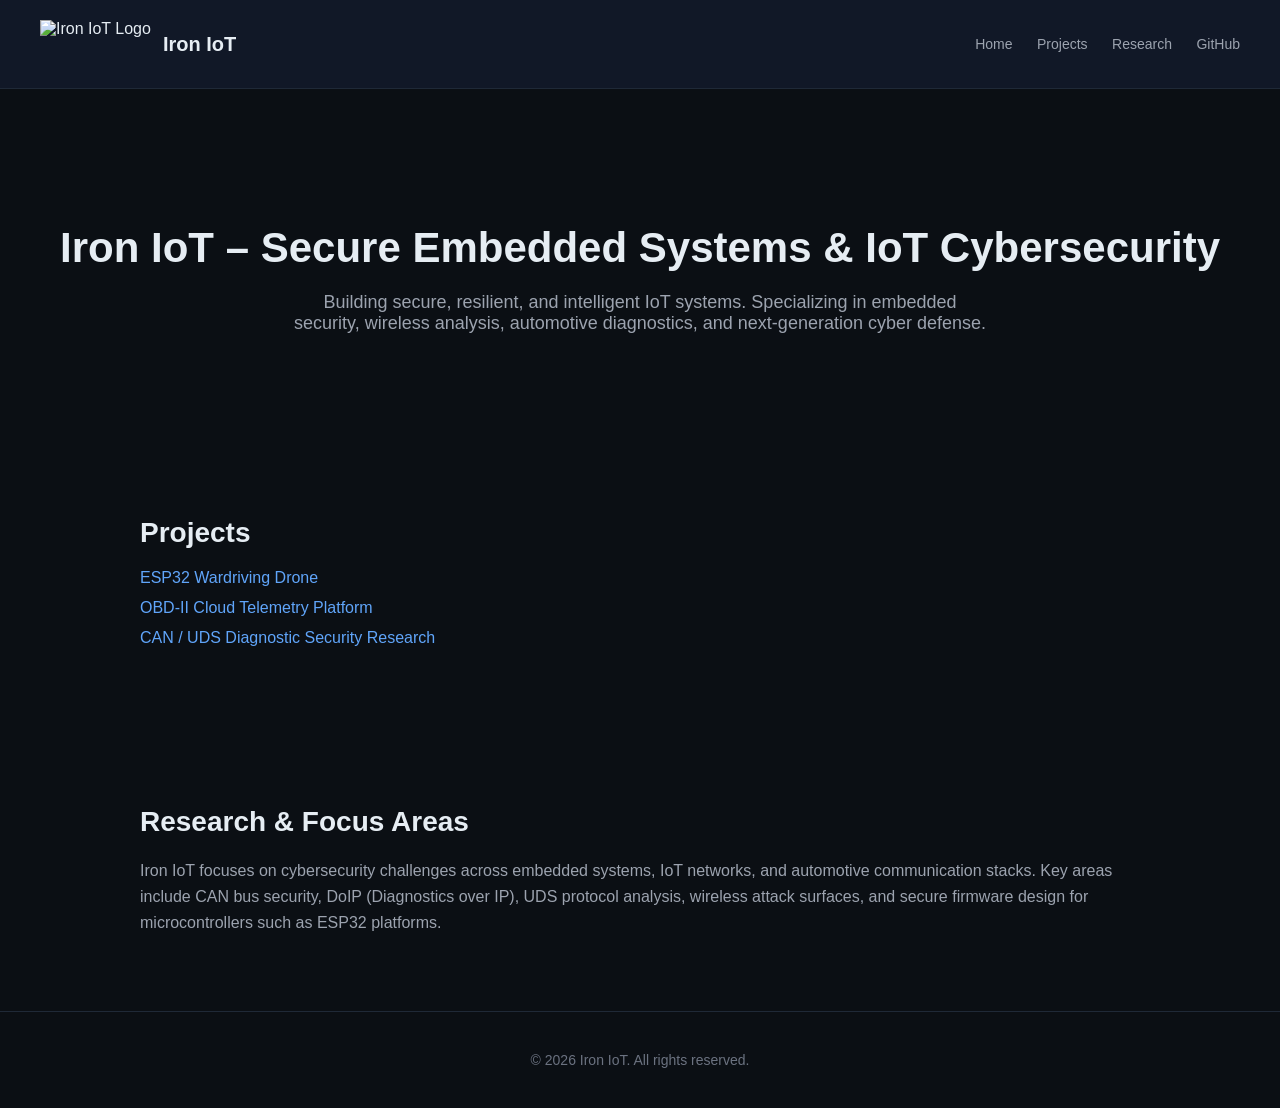
==== index.html @ b5c7142a "replaced index.html" ====
<!DOCTYPE html>
<html lang="en">
<head>
  <meta charset="UTF-8">
  <meta name="viewport" content="width=device-width, initial-scale=1.0">

  <title>Iron IoT | Secure IoT Solutions & Embedded Systems Security</title>

  <meta name="description" content="Iron IoT provides secure IoT solutions, embedded systems security, and advanced cybersecurity research. Explore projects, tools, and innovations in IoT defense.">

  <!-- Favicon -->
  <link rel="icon" type="image/png" href="/assets/images/logo.png">

  <!-- Open Graph (for social + better indexing signals) -->
  <meta property="og:title" content="Iron IoT | Secure IoT Solutions & Embedded Systems Security">
  <meta property="og:description" content="Secure IoT systems, embedded cybersecurity, and advanced research projects.">
  <meta property="og:url" content="https://ironiot.ca">
  <meta property="og:type" content="website">
  <meta property="og:image" content="https://ironiot.ca/assets/images/logo.png">

  <!-- Structured Data (CRITICAL for logo in Google) -->
  <script type="application/ld+json">
  {
    "@context": "https://schema.org",
    "@type": "Organization",
    "name": "Iron IoT",
    "url": "https://ironiot.ca",
    "logo": "https://ironiot.ca/assets/images/logo.png",
    "sameAs": [
      "https://github.com/ironiot"
    ]
  }
  </script>

  <style>
    body {
      margin: 0;
      font-family: Arial, sans-serif;
      background-color: #0b0f14;
      color: #e6edf3;
    }

    header {
      display: flex;
      align-items: center;
      justify-content: space-between;
      padding: 20px 40px;
      background-color: #111827;
      border-bottom: 1px solid #1f2937;
    }

    .logo-container {
      display: flex;
      align-items: center;
    }

    .logo-container img {
      height: 48px;
      margin-right: 12px;
    }

    .logo-container span {
      font-size: 20px;
      font-weight: bold;
    }

    nav a {
      margin-left: 20px;
      color: #9ca3af;
      text-decoration: none;
      font-size: 14px;
    }

    nav a:hover {
      color: #60a5fa;
    }

    .hero {
      padding: 100px 20px;
      text-align: center;
    }

    .hero h1 {
      font-size: 42px;
      margin-bottom: 20px;
    }

    .hero p {
      font-size: 18px;
      max-width: 700px;
      margin: 0 auto;
      color: #9ca3af;
    }

    .section {
      padding: 60px 20px;
      max-width: 1000px;
      margin: auto;
    }

    .section h2 {
      font-size: 28px;
      margin-bottom: 20px;
    }

    .projects ul {
      list-style: none;
      padding: 0;
    }

    .projects li {
      margin-bottom: 12px;
    }

    .projects a {
      font-size: 16px;
      color: #60a5fa;
      text-decoration: none;
    }

    .projects a:hover {
      text-decoration: underline;
    }

    .about p {
      color: #9ca3af;
      line-height: 1.6;
    }

    footer {
      text-align: center;
      padding: 40px 20px;
      border-top: 1px solid #1f2937;
      color: #6b7280;
      font-size: 14px;
    }
  </style>
</head>

<body>

<header>
  <div class="logo-container">
    <img src="/assets/images/logo.png" alt="Iron IoT Logo">
    <span>Iron IoT</span>
  </div>
  <nav>
    <a href="/">Home</a>
    <a href="/projects/">Projects</a>
    <a href="/research/">Research</a>
    <a href="https://github.com/ironiot" target="_blank">GitHub</a>
  </nav>
</header>

<section class="hero">
  <h1>Iron IoT – Secure Embedded Systems & IoT Cybersecurity</h1>
  <p>
    Building secure, resilient, and intelligent IoT systems. Specializing in embedded security,
    wireless analysis, automotive diagnostics, and next-generation cyber defense.
  </p>
</section>

<section class="section projects">
  <h2>Projects</h2>
  <ul>
    <li><a href="/projects/wardriver.html">ESP32 Wardriving Drone</a></li>
    <li><a href="#">OBD-II Cloud Telemetry Platform</a></li>
    <li><a href="#">CAN / UDS Diagnostic Security Research</a></li>
  </ul>
</section>

<section class="section about">
  <h2>Research & Focus Areas</h2>
  <p>
    Iron IoT focuses on cybersecurity challenges across embedded systems, IoT networks, and
    automotive communication stacks. Key areas include CAN bus security, DoIP (Diagnostics over IP),
    UDS protocol analysis, wireless attack surfaces, and secure firmware design for microcontrollers
    such as ESP32 platforms.
  </p>
</section>

<footer>
  © 2026 Iron IoT. All rights reserved.
</footer>

</body>
</html>
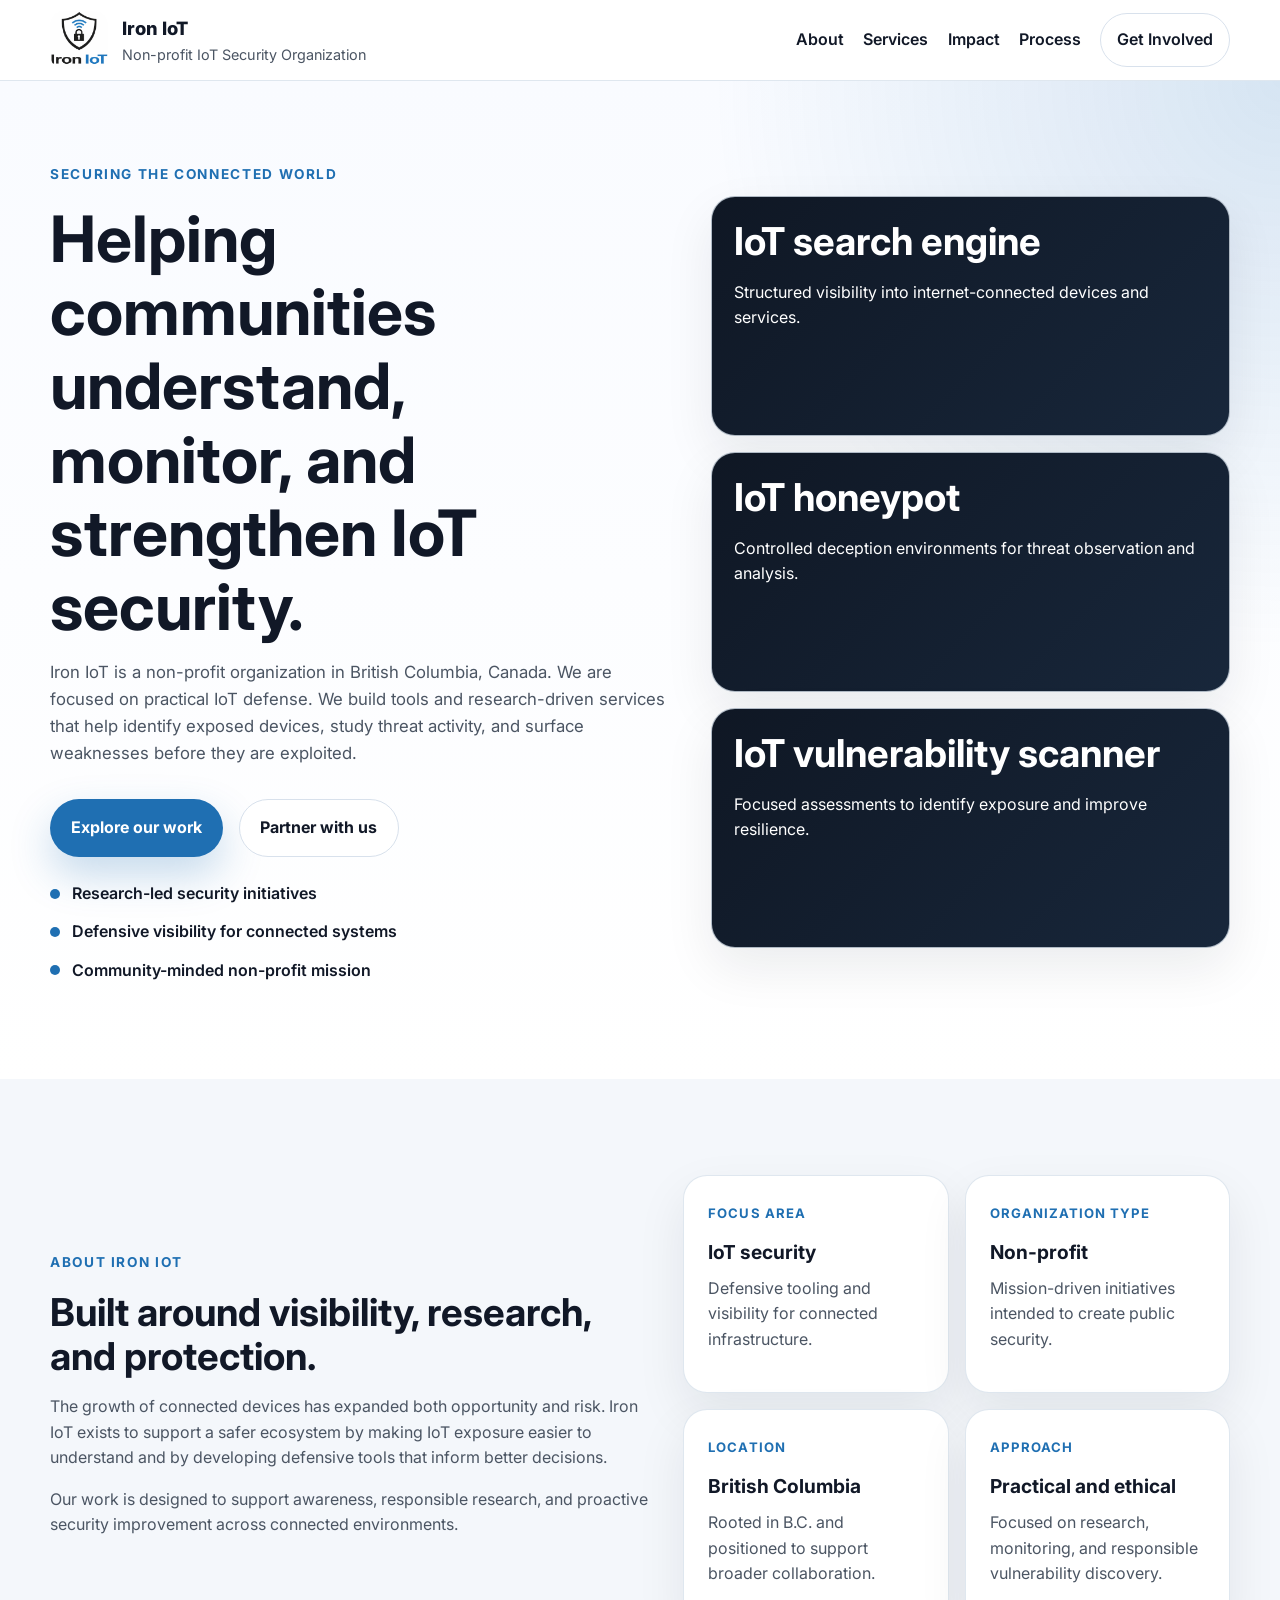
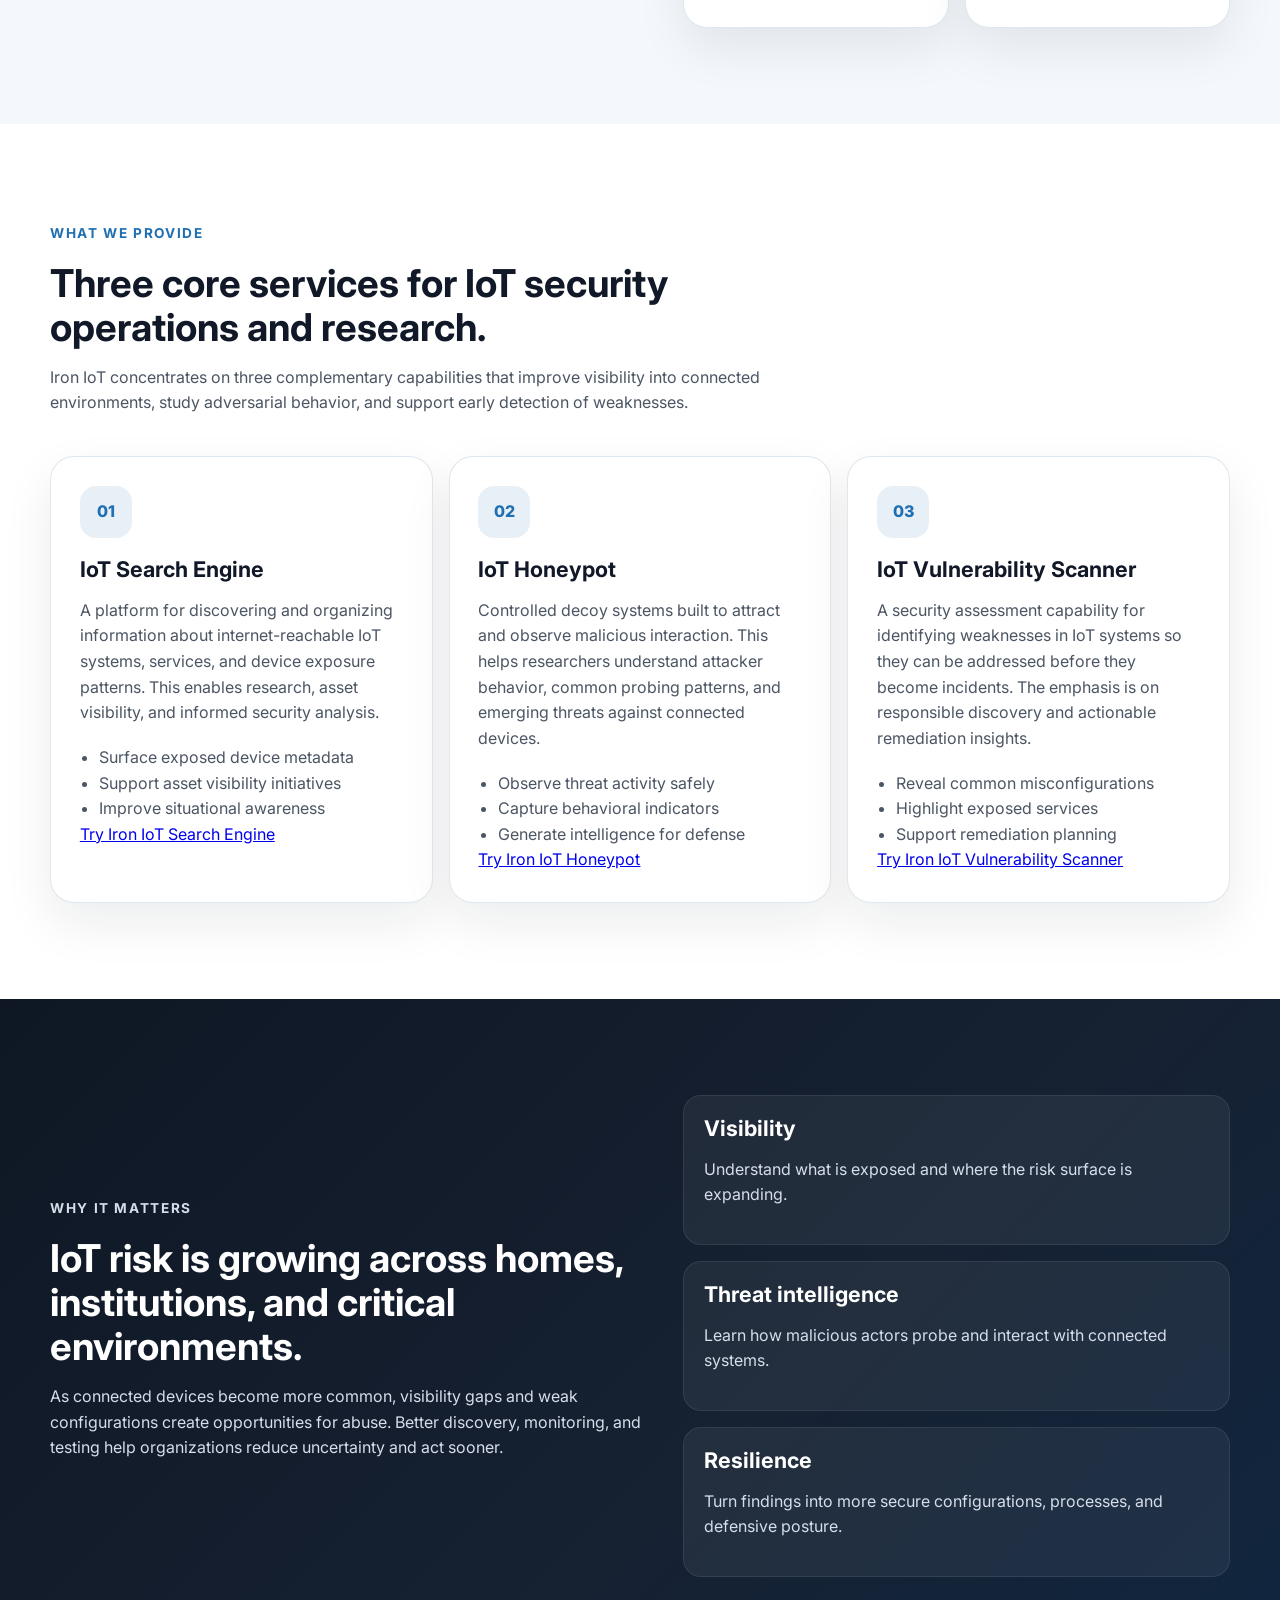
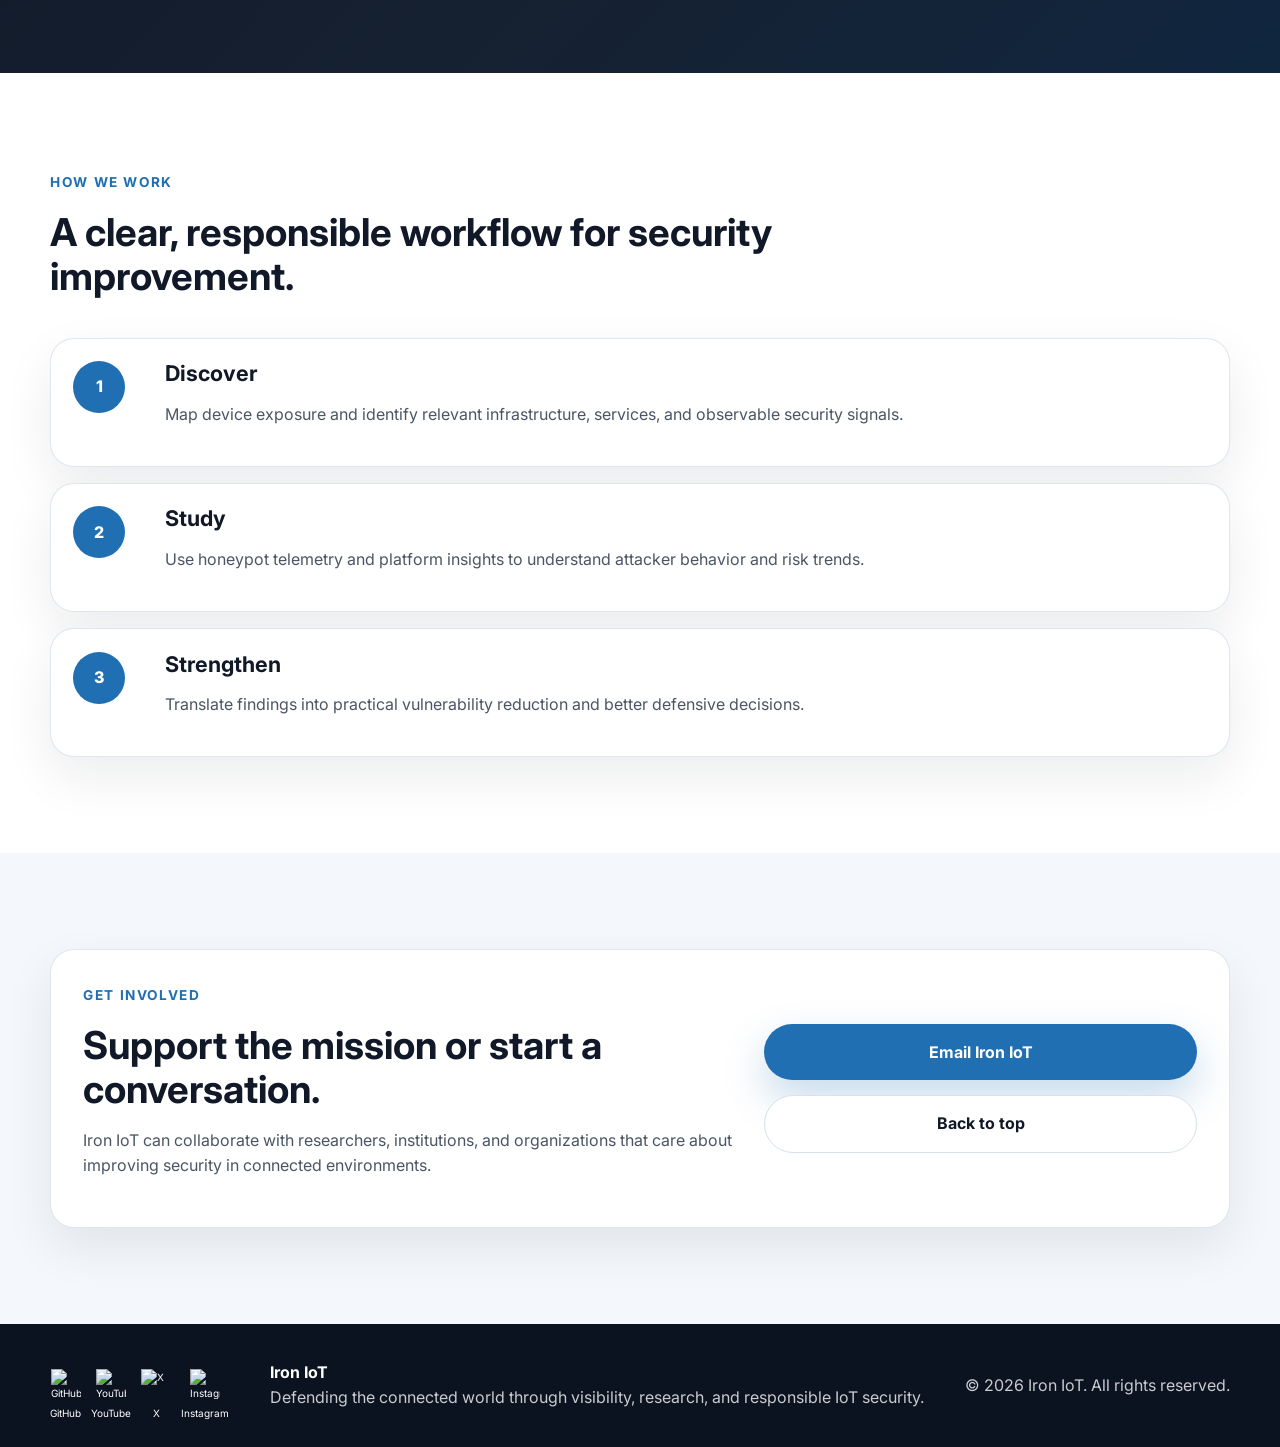
==== commit 68086bcb: "rolled back index.html" ====
--- a/index.html
+++ b/index.html
@@ -3,185 +3,303 @@
 <head>
   <meta charset="UTF-8">
   <meta name="viewport" content="width=device-width, initial-scale=1.0">
-
-  <title>Iron IoT | Secure IoT Solutions & Embedded Systems Security</title>
-
-  <meta name="description" content="Iron IoT provides secure IoT solutions, embedded systems security, and advanced cybersecurity research. Explore projects, tools, and innovations in IoT defense.">
-
-  <!-- Favicon -->
-  <link rel="icon" type="image/png" href="/assets/images/logo.png">
-
-  <!-- Open Graph (for social + better indexing signals) -->
-  <meta property="og:title" content="Iron IoT | Secure IoT Solutions & Embedded Systems Security">
-  <meta property="og:description" content="Secure IoT systems, embedded cybersecurity, and advanced research projects.">
-  <meta property="og:url" content="https://ironiot.ca">
-  <meta property="og:type" content="website">
-  <meta property="og:image" content="https://ironiot.ca/assets/images/logo.png">
-
-  <!-- Structured Data (CRITICAL for logo in Google) -->
+  <meta name="description" content="Iron IoT is a British Columbian non-profit focused on IoT security through an IoT search engine, IoT honeypot, and IoT vulnerability scanner.">
+  <meta name="theme-color" content="#1f6fb2">
+  <title>Iron IoT</title>
+  <link rel="icon" type="image/png" href="assets/logo.png">
+  <link rel="preconnect" href="https://fonts.googleapis.com">
+  <link rel="preconnect" href="https://fonts.gstatic.com" crossorigin>
+  <link href="https://fonts.googleapis.com/css2?family=Inter:wght@400;500;600;700;800&display=swap" rel="stylesheet">
+  <link rel="stylesheet" href="styles.css">
+
   <script type="application/ld+json">
   {
     "@context": "https://schema.org",
     "@type": "Organization",
     "name": "Iron IoT",
-    "url": "https://ironiot.ca",
-    "logo": "https://ironiot.ca/assets/images/logo.png",
-    "sameAs": [
-      "https://github.com/ironiot"
-    ]
+    "url": "https://ironiot.ca/",
+    "logo": "https://ironiot.github.io/assets/logo.png"
   }
   </script>
-
-  <style>
-    body {
-      margin: 0;
-      font-family: Arial, sans-serif;
-      background-color: #0b0f14;
-      color: #e6edf3;
-    }
-
-    header {
-      display: flex;
-      align-items: center;
-      justify-content: space-between;
-      padding: 20px 40px;
-      background-color: #111827;
-      border-bottom: 1px solid #1f2937;
-    }
-
-    .logo-container {
-      display: flex;
-      align-items: center;
-    }
-
-    .logo-container img {
-      height: 48px;
-      margin-right: 12px;
-    }
-
-    .logo-container span {
-      font-size: 20px;
-      font-weight: bold;
-    }
-
-    nav a {
-      margin-left: 20px;
-      color: #9ca3af;
-      text-decoration: none;
-      font-size: 14px;
-    }
-
-    nav a:hover {
-      color: #60a5fa;
-    }
-
-    .hero {
-      padding: 100px 20px;
-      text-align: center;
-    }
-
-    .hero h1 {
-      font-size: 42px;
-      margin-bottom: 20px;
-    }
-
-    .hero p {
-      font-size: 18px;
-      max-width: 700px;
-      margin: 0 auto;
-      color: #9ca3af;
-    }
-
-    .section {
-      padding: 60px 20px;
-      max-width: 1000px;
-      margin: auto;
-    }
-
-    .section h2 {
-      font-size: 28px;
-      margin-bottom: 20px;
-    }
-
-    .projects ul {
-      list-style: none;
-      padding: 0;
-    }
-
-    .projects li {
-      margin-bottom: 12px;
-    }
-
-    .projects a {
-      font-size: 16px;
-      color: #60a5fa;
-      text-decoration: none;
-    }
-
-    .projects a:hover {
-      text-decoration: underline;
-    }
-
-    .about p {
-      color: #9ca3af;
-      line-height: 1.6;
-    }
-
-    footer {
-      text-align: center;
-      padding: 40px 20px;
-      border-top: 1px solid #1f2937;
-      color: #6b7280;
-      font-size: 14px;
-    }
-  </style>
+  <meta property="og:image" content="https://ironiot.ca/assets/logo.png">
 </head>
-
 <body>
-
-<header>
-  <div class="logo-container">
-    <img src="/assets/images/logo.png" alt="Iron IoT Logo">
-    <span>Iron IoT</span>
-  </div>
-  <nav>
-    <a href="/">Home</a>
-    <a href="/projects/">Projects</a>
-    <a href="/research/">Research</a>
-    <a href="https://github.com/ironiot" target="_blank">GitHub</a>
-  </nav>
-</header>
-
-<section class="hero">
-  <h1>Iron IoT – Secure Embedded Systems & IoT Cybersecurity</h1>
-  <p>
-    Building secure, resilient, and intelligent IoT systems. Specializing in embedded security,
-    wireless analysis, automotive diagnostics, and next-generation cyber defense.
-  </p>
-</section>
-
-<section class="section projects">
-  <h2>Projects</h2>
-  <ul>
-    <li><a href="/projects/wardriver.html">ESP32 Wardriving Drone</a></li>
-    <li><a href="#">OBD-II Cloud Telemetry Platform</a></li>
-    <li><a href="#">CAN / UDS Diagnostic Security Research</a></li>
-  </ul>
-</section>
-
-<section class="section about">
-  <h2>Research & Focus Areas</h2>
-  <p>
-    Iron IoT focuses on cybersecurity challenges across embedded systems, IoT networks, and
-    automotive communication stacks. Key areas include CAN bus security, DoIP (Diagnostics over IP),
-    UDS protocol analysis, wireless attack surfaces, and secure firmware design for microcontrollers
-    such as ESP32 platforms.
-  </p>
-</section>
-
-<footer>
-  © 2026 Iron IoT. All rights reserved.
-</footer>
-
+  <a class="skip-link" href="#main">Skip to content</a>
+
+  <header class="site-header" id="top">
+    <div class="container header-inner">
+      <a class="brand" href="https://ironiot.ca" aria-label="Iron IoT home">
+        <img src="assets/logo.png" alt="Iron IoT logo">
+        <div class="brand-text">
+          <span class="brand-name">Iron IoT</span>
+          <span class="brand-tag">Non-profit IoT Security Organization</span>
+        </div>
+      </a>
+
+      <button class="nav-toggle" aria-expanded="false" aria-controls="site-nav" aria-label="Open menu">
+        <span></span>
+        <span></span>
+        <span></span>
+      </button>
+
+      <nav id="site-nav" class="site-nav" aria-label="Main navigation">
+        <a href="#about">About</a>
+        <a href="#services">Services</a>
+        <a href="#impact">Impact</a>
+        <a href="#process">Process</a>
+        <a href="#contact" class="nav-cta">Get Involved</a>
+      </nav>
+    </div>
+  </header>
+
+  <main id="main">
+    <section class="hero section">
+      <div class="container hero-grid">
+        <div class="hero-copy reveal">
+          <p class="eyebrow">Securing the Connected World</p>
+          <h1>Helping communities understand, monitor, and strengthen IoT security.</h1>
+          <p class="hero-text">
+            Iron IoT is a non-profit organization in British Columbia, Canada. We are focused on practical IoT defense.
+            We build tools and research-driven services that help identify exposed devices, study threat activity,
+            and surface weaknesses before they are exploited.
+          </p>
+          <div class="hero-actions">
+            <a class="button button-primary" href="#services">Explore our work</a>
+            <a class="button button-secondary" href="#contact">Partner with us</a>
+          </div>
+          <ul class="hero-points" aria-label="Highlights">
+            <li>Research-led security initiatives</li>
+            <li>Defensive visibility for connected systems</li>
+            <li>Community-minded non-profit mission</li>
+          </ul>
+        </div>
+
+        <div class="hero-panel reveal delay-1" aria-hidden="true">
+          <div class="hero-card hero-card-main">
+            <h2>IoT search engine</h2>
+            <p>Structured visibility into internet-connected devices and services.</p>
+          </div>
+          <div class="hero-card hero-card-main"> 
+            <h2>IoT honeypot</h2>
+            <p>Controlled deception environments for threat observation and analysis.</p>
+          </div>
+          <div class="hero-card hero-card-main">
+            <h2>IoT vulnerability scanner</h2>
+            <p>Focused assessments to identify exposure and improve resilience.</p>
+          </div>
+        </div>
+      </div>
+    </section>
+
+    <section class="section section-muted" id="about">
+      <div class="container section-grid two-col">
+        <div class="reveal">
+          <p class="eyebrow">About Iron IoT</p>
+          <h2>Built around visibility, research, and protection.</h2>
+          <p>
+            The growth of connected devices has expanded both opportunity and risk. Iron IoT exists to support a safer
+            ecosystem by making IoT exposure easier to understand and by developing defensive tools that inform better decisions.
+          </p>
+          <p>
+            Our work is designed to support awareness, responsible research, and proactive security improvement across connected environments.
+          </p>
+        </div>
+
+        <div class="stat-grid reveal delay-1">
+          <article class="stat-card">
+            <span class="stat-label">Focus area</span>
+            <strong>IoT security</strong>
+            <p>Defensive tooling and visibility for connected infrastructure.</p>
+          </article>
+          <article class="stat-card">
+            <span class="stat-label">Organization type</span>
+            <strong>Non-profit</strong>
+            <p>Mission-driven initiatives intended to create public security.</p>
+          </article>
+          <article class="stat-card">
+            <span class="stat-label">Location</span>
+            <strong>British Columbia</strong>
+            <p>Rooted in B.C. and positioned to support broader collaboration.</p>
+          </article>
+          <article class="stat-card">
+            <span class="stat-label">Approach</span>
+            <strong>Practical and ethical</strong>
+            <p>Focused on research, monitoring, and responsible vulnerability discovery.</p>
+          </article>
+        </div>
+      </div>
+    </section>
+
+    <section class="section" id="services">
+      <div class="container">
+        <div class="section-heading reveal">
+          <p class="eyebrow">What we provide</p>
+          <h2>Three core services for IoT security operations and research.</h2>
+          <p>
+            Iron IoT concentrates on three complementary capabilities that improve visibility into connected environments,
+            study adversarial behavior, and support early detection of weaknesses.
+          </p>
+        </div>
+
+        <div class="service-grid">
+          <article class="service-card reveal">
+            <div class="service-icon">01</div>
+            <h3>IoT Search Engine</h3>
+            <p>
+              A platform for discovering and organizing information about internet-reachable IoT systems, services,
+              and device exposure patterns. This enables research, asset visibility, and informed security analysis.
+            </p>
+            <ul>
+              <li>Surface exposed device metadata</li>
+              <li>Support asset visibility initiatives</li>
+              <li>Improve situational awareness</li>
+            </ul>
+            <a href="https://github.com/ironiot/ironiot-search-engine">Try Iron IoT Search Engine</a>
+          </article>
+
+          <article class="service-card reveal delay-1">
+            <div class="service-icon">02</div>
+            <h3>IoT Honeypot</h3>
+            <p>
+              Controlled decoy systems built to attract and observe malicious interaction. This helps researchers understand
+              attacker behavior, common probing patterns, and emerging threats against connected devices.
+            </p>
+            <ul>
+              <li>Observe threat activity safely</li>
+              <li>Capture behavioral indicators</li>
+              <li>Generate intelligence for defense</li>
+            </ul>
+            <a href="https://github.com/ironiot/ironiot-honeypot">Try Iron IoT Honeypot</a>
+          </article>
+
+          <article class="service-card reveal delay-2">
+            <div class="service-icon">03</div>
+            <h3>IoT Vulnerability Scanner</h3>
+            <p>
+              A security assessment capability for identifying weaknesses in IoT systems so they can be addressed before they
+              become incidents. The emphasis is on responsible discovery and actionable remediation insights.
+            </p>
+            <ul>
+              <li>Reveal common misconfigurations</li>
+              <li>Highlight exposed services</li>
+              <li>Support remediation planning</li>
+            </ul>
+            <a href="https://github.com/ironiot/ironiot-vulnerability-scanner">Try Iron IoT Vulnerability Scanner</a>
+          </article>
+        </div>
+      </div>
+    </section>
+
+    <section class="section section-dark" id="impact">
+      <div class="container section-grid two-col">
+        <div class="reveal">
+          <p class="eyebrow">Why it matters</p>
+          <h2>IoT risk is growing across homes, institutions, and critical environments.</h2>
+          <p>
+            As connected devices become more common, visibility gaps and weak configurations create opportunities for abuse.
+            Better discovery, monitoring, and testing help organizations reduce uncertainty and act sooner.
+          </p>
+        </div>
+
+        <div class="impact-list reveal delay-1">
+          <article>
+            <h3>Visibility</h3>
+            <p>Understand what is exposed and where the risk surface is expanding.</p>
+          </article>
+          <article>
+            <h3>Threat intelligence</h3>
+            <p>Learn how malicious actors probe and interact with connected systems.</p>
+          </article>
+          <article>
+            <h3>Resilience</h3>
+            <p>Turn findings into more secure configurations, processes, and defensive posture.</p>
+          </article>
+        </div>
+      </div>
+    </section>
+
+    <section class="section" id="process">
+      <div class="container">
+        <div class="section-heading reveal">
+          <p class="eyebrow">How we work</p>
+          <h2>A clear, responsible workflow for security improvement.</h2>
+        </div>
+
+        <div class="timeline">
+          <article class="timeline-item reveal">
+            <span class="timeline-step">1</span>
+            <div>
+              <h3>Discover</h3>
+              <p>Map device exposure and identify relevant infrastructure, services, and observable security signals.</p>
+            </div>
+          </article>
+          <article class="timeline-item reveal delay-1">
+            <span class="timeline-step">2</span>
+            <div>
+              <h3>Study</h3>
+              <p>Use honeypot telemetry and platform insights to understand attacker behavior and risk trends.</p>
+            </div>
+          </article>
+          <article class="timeline-item reveal delay-2">
+            <span class="timeline-step">3</span>
+            <div>
+              <h3>Strengthen</h3>
+              <p>Translate findings into practical vulnerability reduction and better defensive decisions.</p>
+            </div>
+          </article>
+        </div>
+      </div>
+    </section>
+
+    <section class="section section-muted" id="contact">
+      <div class="container cta-panel reveal">
+        <div>
+          <p class="eyebrow">Get involved</p>
+          <h2>Support the mission or start a conversation.</h2>
+          <p>
+            Iron IoT can collaborate with researchers, institutions, and organizations that care about improving security in connected environments.
+          </p>
+        </div>
+
+        <div class="cta-actions">
+          <a class="button button-primary" href="mailto:your-email@example.com?subject=Iron%20IoT%20Inquiry">Email Iron IoT</a>
+          <a class="button button-secondary" href="#top">Back to top</a>
+        </div>
+      </div>
+    </section>
+  </main>
+
+  <footer class="site-footer">
+    <div class="container footer-inner">
+      <div class="social-links">
+        <a href="https://github.com/ironiot" target="_blank" class="social-item">
+          <img src="https://cdn.jsdelivr.net/npm/simple-icons@v9/icons/github.svg" alt="GitHub">
+          <span>GitHub</span>
+        </a>
+
+        <a href="https://www.youtube.com/@ironiotfoundation" target="_blank" class="social-item">
+          <img src="https://cdn.jsdelivr.net/npm/simple-icons@v9/icons/youtube.svg" alt="YouTube">
+          <span>YouTube</span>
+        </a>
+
+        <a href="https://x.com/ironiot" target="_blank" class="social-item">
+          <img src="https://cdn.jsdelivr.net/npm/simple-icons@v9/icons/x.svg" alt="X">
+          <span>X</span>
+        </a>
+
+        <a href="https://www.instagram.com/ironiotfoundation/" target="_blank" class="social-item">
+          <img src="https://cdn.jsdelivr.net/npm/simple-icons@v9/icons/instagram.svg" alt="Instagram">
+          <span>Instagram</span>
+        </a>
+      </div>
+    <div>
+        <strong>Iron IoT</strong>
+        <p>Defending the connected world through visibility, research, and responsible IoT security.</p>
+      </div>
+      <p>© <span id="year"></span> Iron IoT. All rights reserved.</p>
+    </div>
+  </footer>
+
+  <script src="script.js"></script>
 </body>
 </html>
--- a/styles.css
+++ b/styles.css
@@ -0,0 +1,609 @@
+:root {
+  --bg: #ffffff;
+  --bg-soft: #f4f7fb;
+  --bg-dark: #0f1724;
+  --surface: #ffffff;
+  --surface-dark: rgba(255, 255, 255, 0.06);
+  --text: #111827;
+  --text-soft: #4b5563;
+  --text-light: #d6deeb;
+  --line: #d8e1ec;
+  --primary: #1f6fb2;
+  --primary-dark: #165488;
+  --shadow: 0 20px 50px rgba(15, 23, 36, 0.08);
+  --radius-lg: 24px;
+  --radius-md: 18px;
+  --radius-sm: 12px;
+  --container: 1180px;
+}
+
+* {
+  box-sizing: border-box;
+}
+
+html {
+  scroll-behavior: smooth;
+}
+
+body {
+  margin: 0;
+  font-family: "Inter", system-ui, -apple-system, BlinkMacSystemFont, "Segoe UI", sans-serif;
+  background: var(--bg);
+  color: var(--text);
+  line-height: 1.6;
+}
+
+img {
+  max-width: 100%;
+  display: block;
+}
+
+button,
+a {
+  -webkit-tap-highlight-color: transparent;
+}
+
+.skip-link {
+  position: absolute;
+  left: -9999px;
+  top: auto;
+}
+
+.skip-link:focus {
+  left: 1rem;
+  top: 1rem;
+  background: #fff;
+  padding: 0.75rem 1rem;
+  border-radius: 0.75rem;
+  z-index: 1000;
+}
+
+.container {
+  width: min(calc(100% - 2rem), var(--container));
+  margin: 0 auto;
+}
+
+.section {
+  padding: 6rem 0;
+}
+
+.section-muted {
+  background: var(--bg-soft);
+}
+
+.section-dark {
+  background: linear-gradient(135deg, #0f1724, #162132 60%, #10263f);
+  color: white;
+}
+
+.section-grid.two-col {
+  display: grid;
+  grid-template-columns: 1.1fr 1fr;
+  gap: 2rem;
+  align-items: center;
+}
+
+.section-heading {
+  max-width: 760px;
+  margin-bottom: 2.5rem;
+}
+
+.eyebrow {
+  display: inline-block;
+  margin: 0 0 1rem;
+  font-size: 0.85rem;
+  font-weight: 700;
+  letter-spacing: 0.12em;
+  text-transform: uppercase;
+  color: var(--primary);
+}
+
+h1,
+h2,
+h3 {
+  margin: 0 0 1rem;
+  line-height: 1.15;
+}
+
+h1 {
+  font-size: clamp(2.5rem, 5vw, 4.5rem);
+  max-width: 12ch;
+}
+
+h2 {
+  font-size: clamp(2rem, 3vw, 3rem);
+}
+
+h3 {
+  font-size: 1.35rem;
+}
+
+p {
+  margin: 0 0 1rem;
+  color: var(--text-soft);
+}
+
+.section-dark p,
+.section-dark .timeline-item p,
+.section-dark .impact-list p {
+  color: var(--text-light);
+}
+
+.site-header {
+  position: sticky;
+  top: 0;
+  z-index: 100;
+  backdrop-filter: blur(18px);
+  background: rgba(255, 255, 255, 0.85);
+  border-bottom: 1px solid rgba(216, 225, 236, 0.8);
+}
+
+.header-inner {
+  min-height: 80px;
+  display: flex;
+  align-items: center;
+  justify-content: space-between;
+  gap: 1.5rem;
+}
+
+.brand {
+  display: inline-flex;
+  align-items: center;
+  gap: 0.9rem;
+  color: inherit;
+  text-decoration: none;
+}
+
+.brand img {
+  width: 58px;
+  height: 58px;
+  object-fit: contain;
+  border-radius: 14px;
+}
+
+.brand-text {
+  display: flex;
+  flex-direction: column;
+}
+
+.brand-name {
+  font-size: 1.15rem;
+  font-weight: 800;
+}
+
+.brand-tag {
+  font-size: 0.9rem;
+  color: var(--text-soft);
+}
+
+.site-nav {
+  display: flex;
+  align-items: center;
+  gap: 1.2rem;
+}
+
+.site-nav a {
+  color: var(--text);
+  text-decoration: none;
+  font-weight: 600;
+}
+
+.site-nav a:hover,
+.site-nav a:focus-visible {
+  color: var(--primary);
+}
+
+.nav-cta {
+  padding: 0.8rem 1rem;
+  border: 1px solid var(--line);
+  border-radius: 999px;
+}
+
+.nav-toggle {
+  display: none;
+  width: 52px;
+  height: 52px;
+  border: 1px solid var(--line);
+  border-radius: 14px;
+  background: #fff;
+  padding: 0;
+  cursor: pointer;
+}
+
+.nav-toggle span {
+  display: block;
+  width: 22px;
+  height: 2px;
+  background: var(--text);
+  margin: 5px auto;
+  transition: transform 0.25s ease, opacity 0.25s ease;
+}
+
+.hero {
+  padding-top: 5rem;
+  background:
+    radial-gradient(circle at top right, rgba(31, 111, 178, 0.16), transparent 35%),
+    linear-gradient(180deg, #f9fbff 0%, #ffffff 100%);
+}
+
+.hero-grid {
+  display: grid;
+  grid-template-columns: 1.15fr 0.95fr;
+  gap: 2rem;
+  align-items: center;
+}
+
+.hero-text {
+  max-width: 62ch;
+  font-size: 1.05rem;
+}
+
+.hero-actions {
+  display: flex;
+  flex-wrap: wrap;
+  gap: 1rem;
+  margin: 2rem 0 1.5rem;
+}
+
+.button {
+  display: inline-flex;
+  align-items: center;
+  justify-content: center;
+  min-height: 52px;
+  padding: 0.95rem 1.3rem;
+  border-radius: 999px;
+  text-decoration: none;
+  font-weight: 700;
+  transition: transform 0.2s ease, box-shadow 0.2s ease, background 0.2s ease;
+}
+
+.button:hover,
+.button:focus-visible {
+  transform: translateY(-1px);
+}
+
+.button-primary {
+  background: var(--primary);
+  color: white;
+  box-shadow: 0 18px 40px rgba(31, 111, 178, 0.25);
+}
+
+.button-primary:hover,
+.button-primary:focus-visible {
+  background: var(--primary-dark);
+}
+
+.button-secondary {
+  border: 1px solid var(--line);
+  color: var(--text);
+  background: white;
+}
+
+.hero-points {
+  padding: 0;
+  margin: 1.2rem 0 0;
+  list-style: none;
+  display: grid;
+  gap: 0.8rem;
+}
+
+.hero-points li {
+  display: flex;
+  align-items: center;
+  gap: 0.75rem;
+  font-weight: 600;
+}
+
+.hero-points li::before {
+  content: "";
+  width: 10px;
+  height: 10px;
+  border-radius: 50%;
+  background: var(--primary);
+  flex-shrink: 0;
+}
+
+.hero-panel {
+  display: grid;
+  gap: 1rem;
+}
+
+.hero-card,
+.stat-card,
+.service-card,
+.cta-panel,
+.timeline-item {
+  background: var(--surface);
+  border: 1px solid rgba(216, 225, 236, 0.8);
+  border-radius: var(--radius-lg);
+  box-shadow: var(--shadow);
+}
+
+.hero-card {
+  padding: 1.4rem;
+}
+
+.hero-card-main {
+  background: linear-gradient(135deg, #0f1724, #18273b);
+  color: white;
+  min-height: 240px;
+}
+
+.hero-card-main p,
+.hero-card-main h2 {
+  color: white;
+}
+
+.hero-card-offset {
+  margin-left: 2.25rem;
+}
+
+.chip {
+  display: inline-flex;
+  align-items: center;
+  border-radius: 999px;
+  padding: 0.45rem 0.75rem;
+  font-size: 0.8rem;
+  font-weight: 700;
+  margin-bottom: 1rem;
+}
+
+.chip-blue {
+  background: rgba(255, 255, 255, 0.12);
+}
+
+.stat-grid,
+.service-grid {
+  display: grid;
+  gap: 1rem;
+}
+
+.stat-grid {
+  grid-template-columns: repeat(2, minmax(0, 1fr));
+}
+
+.stat-card {
+  padding: 1.5rem;
+}
+
+.stat-card strong {
+  display: block;
+  font-size: 1.2rem;
+  margin-bottom: 0.5rem;
+}
+
+.stat-label {
+  display: inline-block;
+  margin-bottom: 0.8rem;
+  font-size: 0.82rem;
+  font-weight: 700;
+  color: var(--primary);
+  text-transform: uppercase;
+  letter-spacing: 0.08em;
+}
+
+.service-grid {
+  grid-template-columns: repeat(3, minmax(0, 1fr));
+}
+
+.service-card {
+  padding: 1.8rem;
+  min-height: 100%;
+}
+
+.service-icon {
+  width: 52px;
+  height: 52px;
+  display: inline-grid;
+  place-items: center;
+  border-radius: 16px;
+  background: rgba(31, 111, 178, 0.1);
+  color: var(--primary);
+  font-weight: 800;
+  margin-bottom: 1.2rem;
+}
+
+.service-card ul {
+  margin: 1.2rem 0 0;
+  padding-left: 1.2rem;
+  color: var(--text-soft);
+}
+
+.impact-list {
+  display: grid;
+  gap: 1rem;
+}
+
+.impact-list article {
+  background: var(--surface-dark);
+  border: 1px solid rgba(255, 255, 255, 0.08);
+  border-radius: var(--radius-md);
+  padding: 1.25rem;
+}
+
+.impact-list h3,
+.impact-list p {
+  color: white;
+}
+
+.timeline {
+  display: grid;
+  gap: 1rem;
+}
+
+.timeline-item {
+  display: grid;
+  grid-template-columns: 76px 1fr;
+  gap: 1rem;
+  align-items: start;
+  padding: 1.4rem;
+}
+
+.timeline-step {
+  width: 52px;
+  height: 52px;
+  display: grid;
+  place-items: center;
+  border-radius: 50%;
+  background: var(--primary);
+  color: white;
+  font-weight: 800;
+}
+
+.cta-panel {
+  display: grid;
+  grid-template-columns: 1.2fr 0.8fr;
+  gap: 2rem;
+  padding: 2rem;
+}
+
+.cta-actions {
+  display: flex;
+  flex-direction: column;
+  justify-content: center;
+  gap: 0.9rem;
+}
+
+.cta-note {
+  font-size: 0.92rem;
+}
+
+.site-footer {
+  background: #0b1220;
+  color: white;
+  padding: 1.6rem 0;
+}
+
+.footer-inner {
+  display: flex;
+  align-items: center;
+  justify-content: space-between;
+  gap: 1rem;
+}
+
+.site-footer p {
+  color: rgba(255, 255, 255, 0.78);
+  margin: 0;
+}
+
+.reveal {
+  opacity: 0;
+  transform: translateY(18px);
+  transition: opacity 0.7s ease, transform 0.7s ease;
+}
+
+.reveal.is-visible {
+  opacity: 1;
+  transform: none;
+}
+
+.delay-1 {
+  transition-delay: 0.1s;
+}
+
+.delay-2 {
+  transition-delay: 0.18s;
+}
+
+code {
+  font-family: ui-monospace, SFMono-Regular, Menlo, Consolas, monospace;
+  background: rgba(15, 23, 36, 0.06);
+  padding: 0.15rem 0.4rem;
+  border-radius: 0.4rem;
+}
+
+@media (max-width: 980px) {
+  .hero-grid,
+  .section-grid.two-col,
+  .cta-panel,
+  .service-grid {
+    grid-template-columns: 1fr;
+  }
+
+  .hero-card-offset {
+    margin-left: 0;
+  }
+
+  .site-nav {
+    position: absolute;
+    top: calc(100% + 0.6rem);
+    right: 1rem;
+    width: min(320px, calc(100% - 2rem));
+    flex-direction: column;
+    align-items: flex-start;
+    padding: 1rem;
+    border: 1px solid var(--line);
+    border-radius: 20px;
+    background: rgba(255, 255, 255, 0.98);
+    box-shadow: var(--shadow);
+    opacity: 0;
+    visibility: hidden;
+    transform: translateY(-8px);
+    transition: 0.2s ease;
+  }
+
+  .site-nav.is-open {
+    opacity: 1;
+    visibility: visible;
+    transform: translateY(0);
+  }
+
+  .nav-toggle {
+    display: inline-block;
+  }
+}
+
+@media (max-width: 720px) {
+  .section {
+    padding: 4.25rem 0;
+  }
+
+  .stat-grid {
+    grid-template-columns: 1fr;
+  }
+
+  .timeline-item {
+    grid-template-columns: 1fr;
+  }
+
+  .footer-inner {
+    flex-direction: column;
+    align-items: flex-start;
+  }
+
+  .brand-tag {
+    display: none;
+  }
+
+  .hero {
+    padding-top: 3.5rem;
+  }
+}
+
+.social-links {
+  display: flex;
+  gap: 10px;
+  margin-top: 20px;
+  flex-wrap: wrap;
+}
+
+.social-item {
+  display: flex;
+  flex-direction: column;
+  align-items: center;
+  text-decoration: none;
+  color: inherit;
+  font-size: 10px;
+  transition: transform 0.2s ease;
+}
+
+.social-item img {
+  width: 30px;
+  height: 30px;
+  object-fit: contain;
+  margin-bottom: 6px;
+}
+
+.social-item:hover {
+  transform: translateY(-4px);
+}
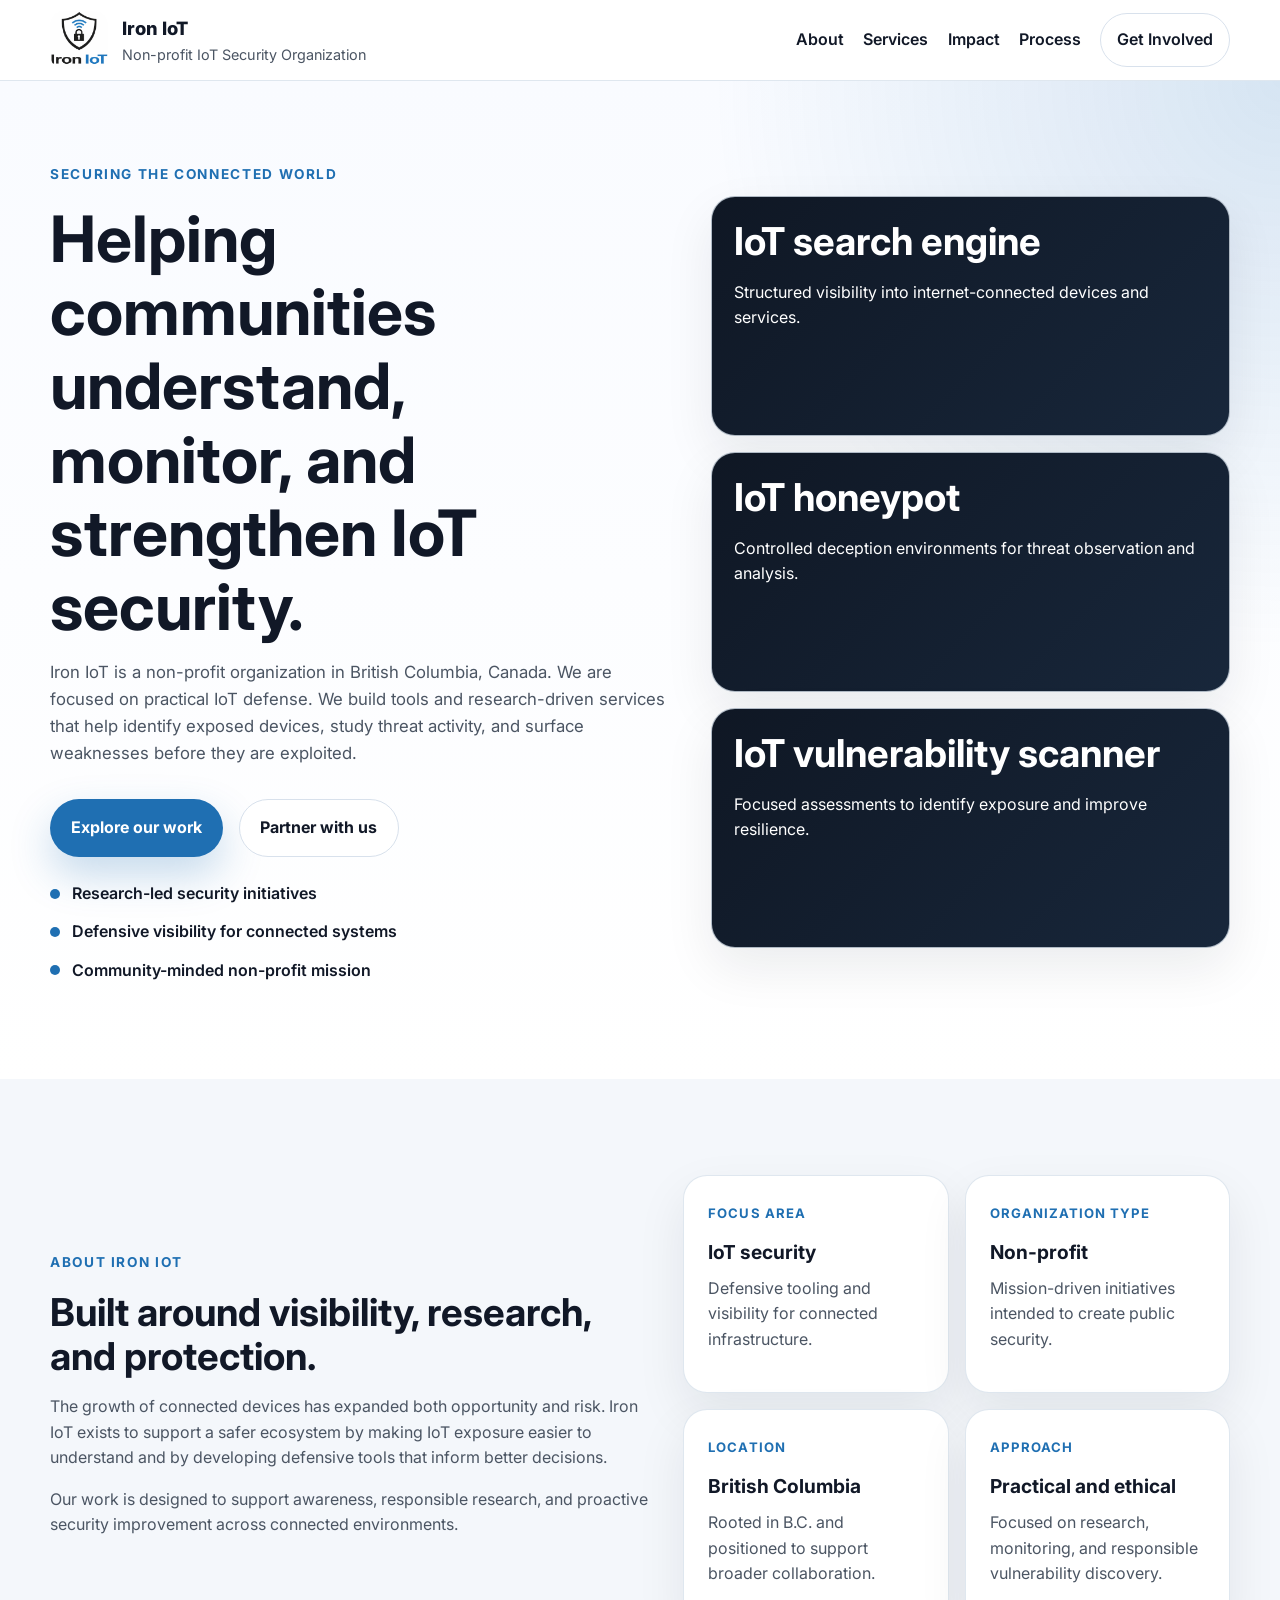
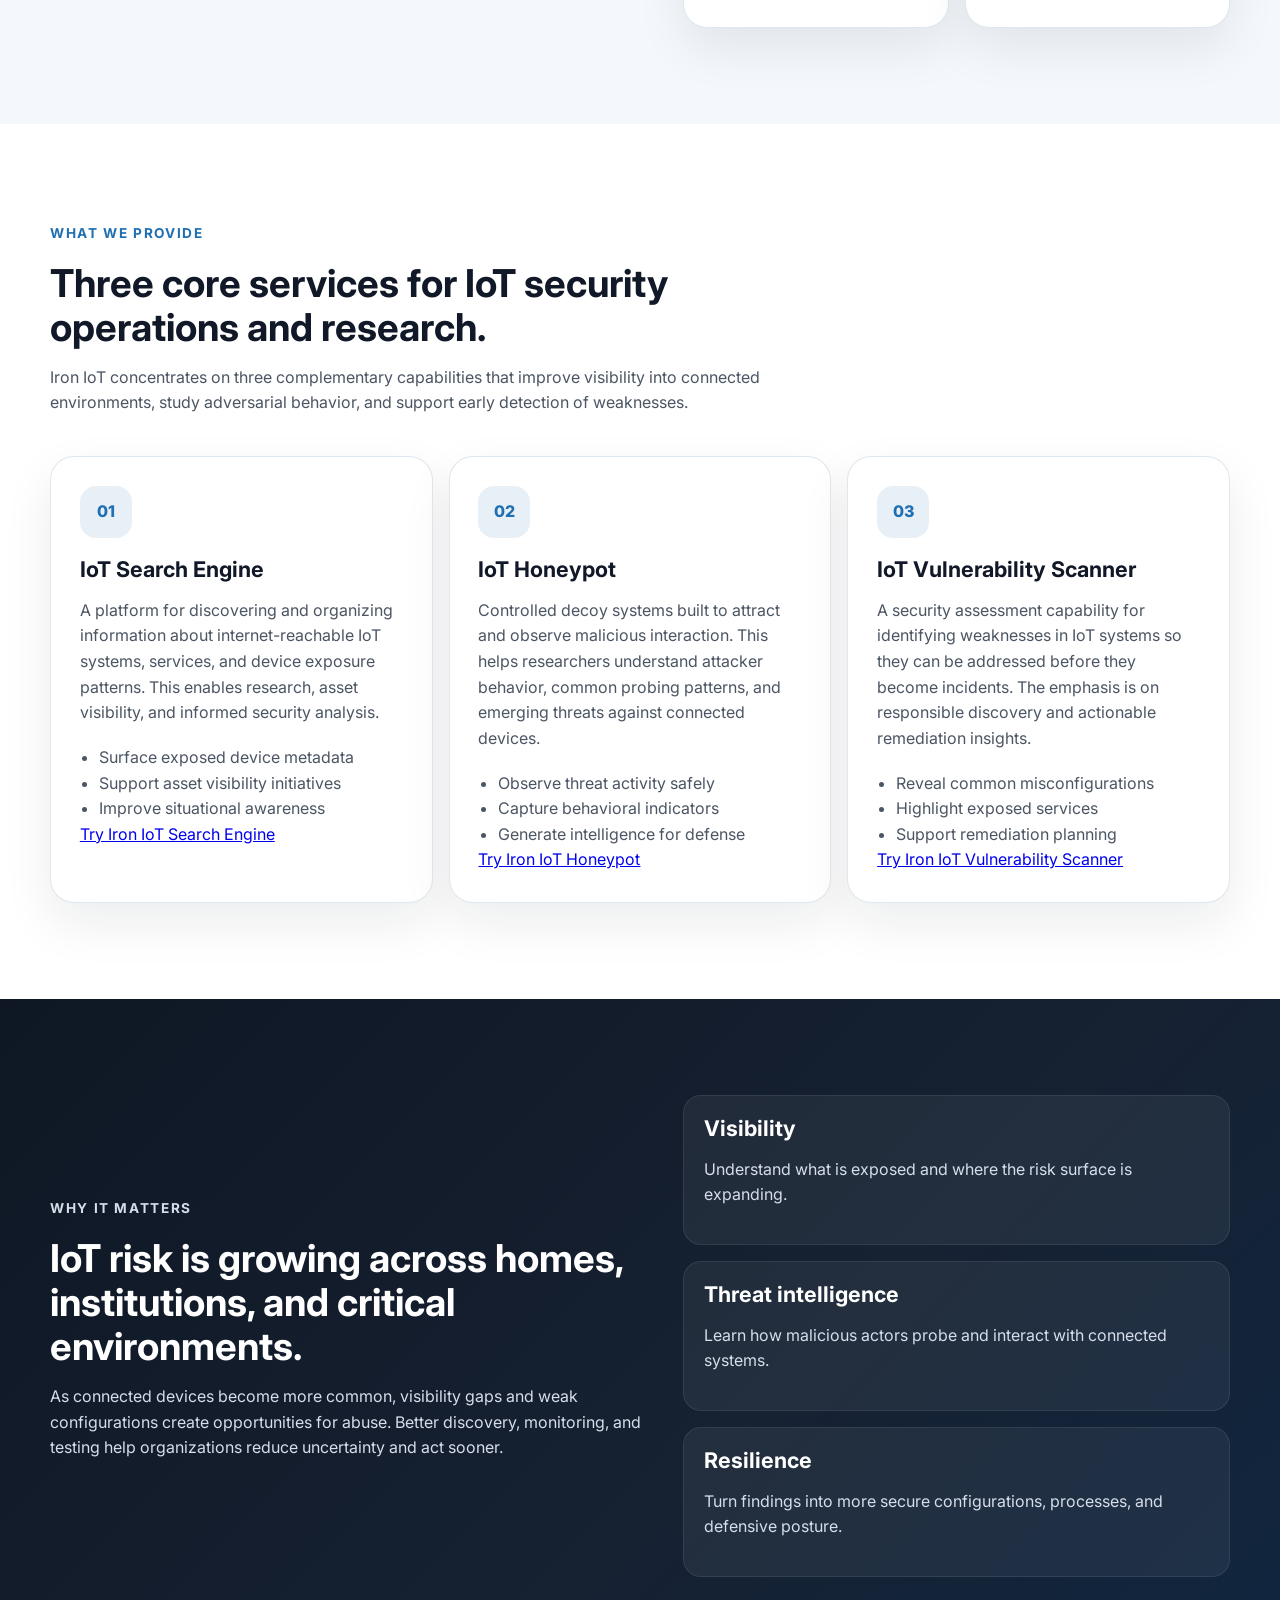
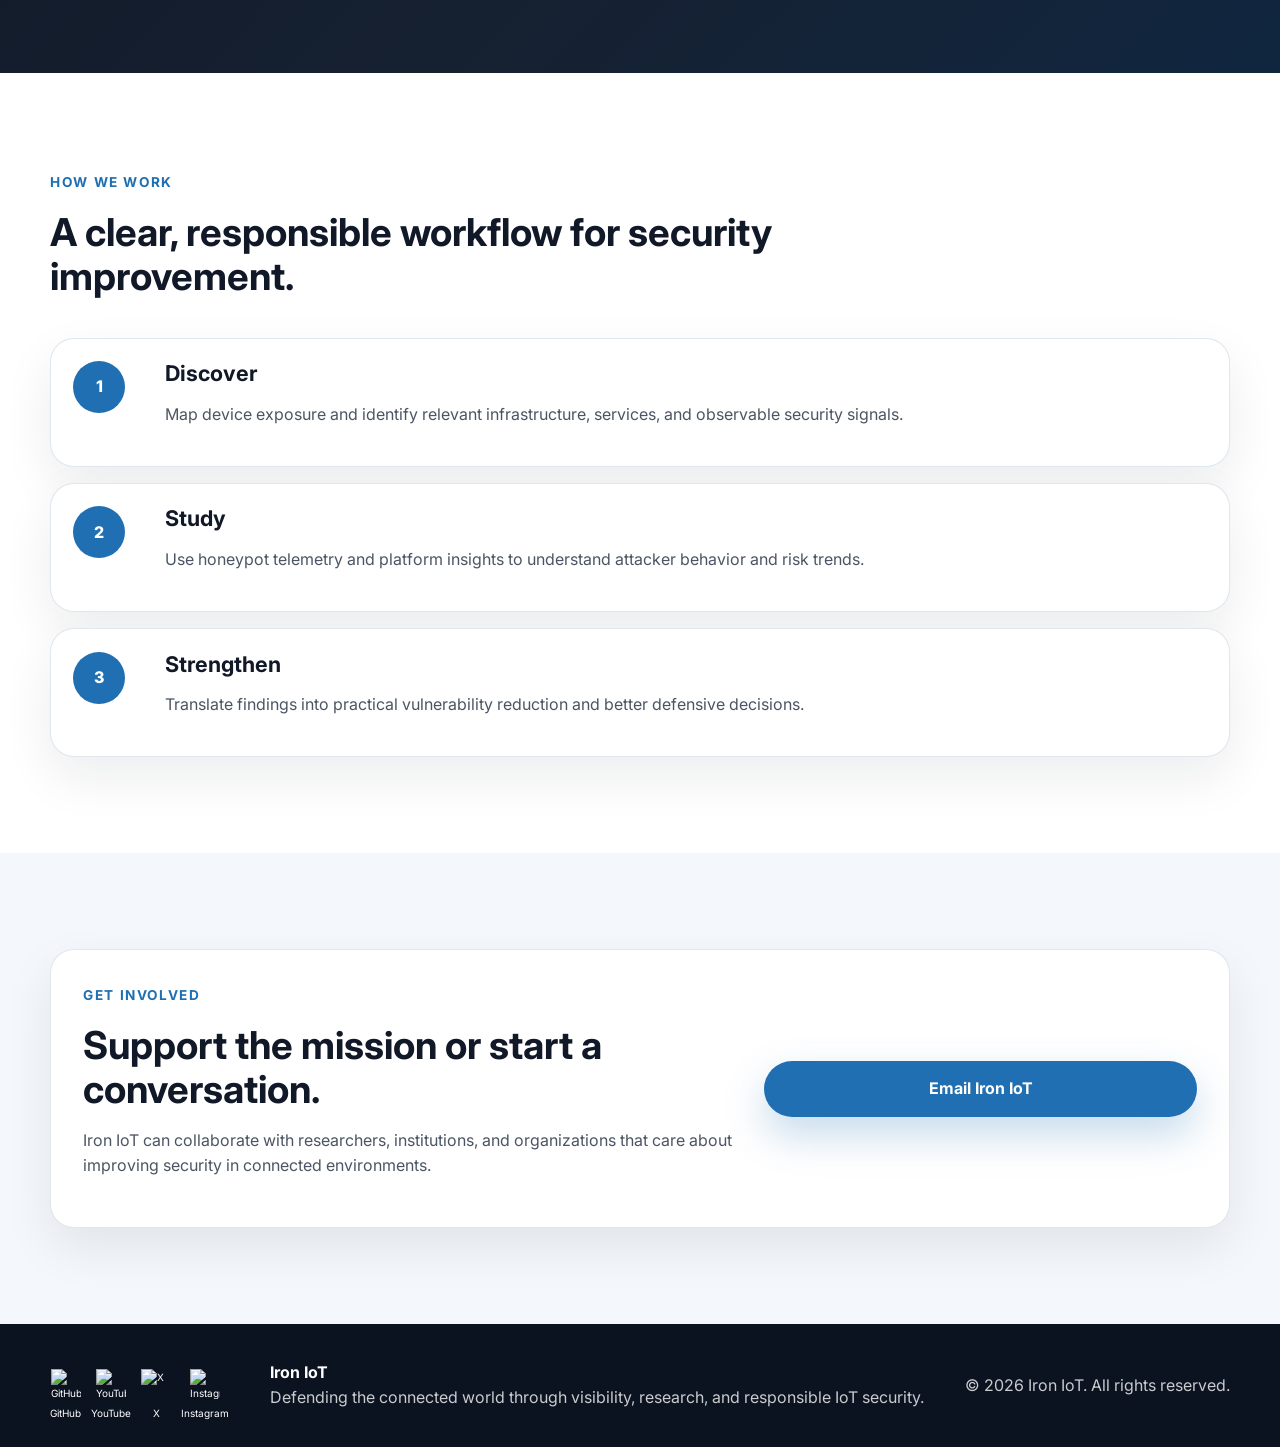
==== commit 5e7cb440: "removed back button" ====
--- a/index.html
+++ b/index.html
@@ -263,7 +263,6 @@
 
         <div class="cta-actions">
           <a class="button button-primary" href="mailto:your-email@example.com?subject=Iron%20IoT%20Inquiry">Email Iron IoT</a>
-          <a class="button button-secondary" href="#top">Back to top</a>
         </div>
       </div>
     </section>
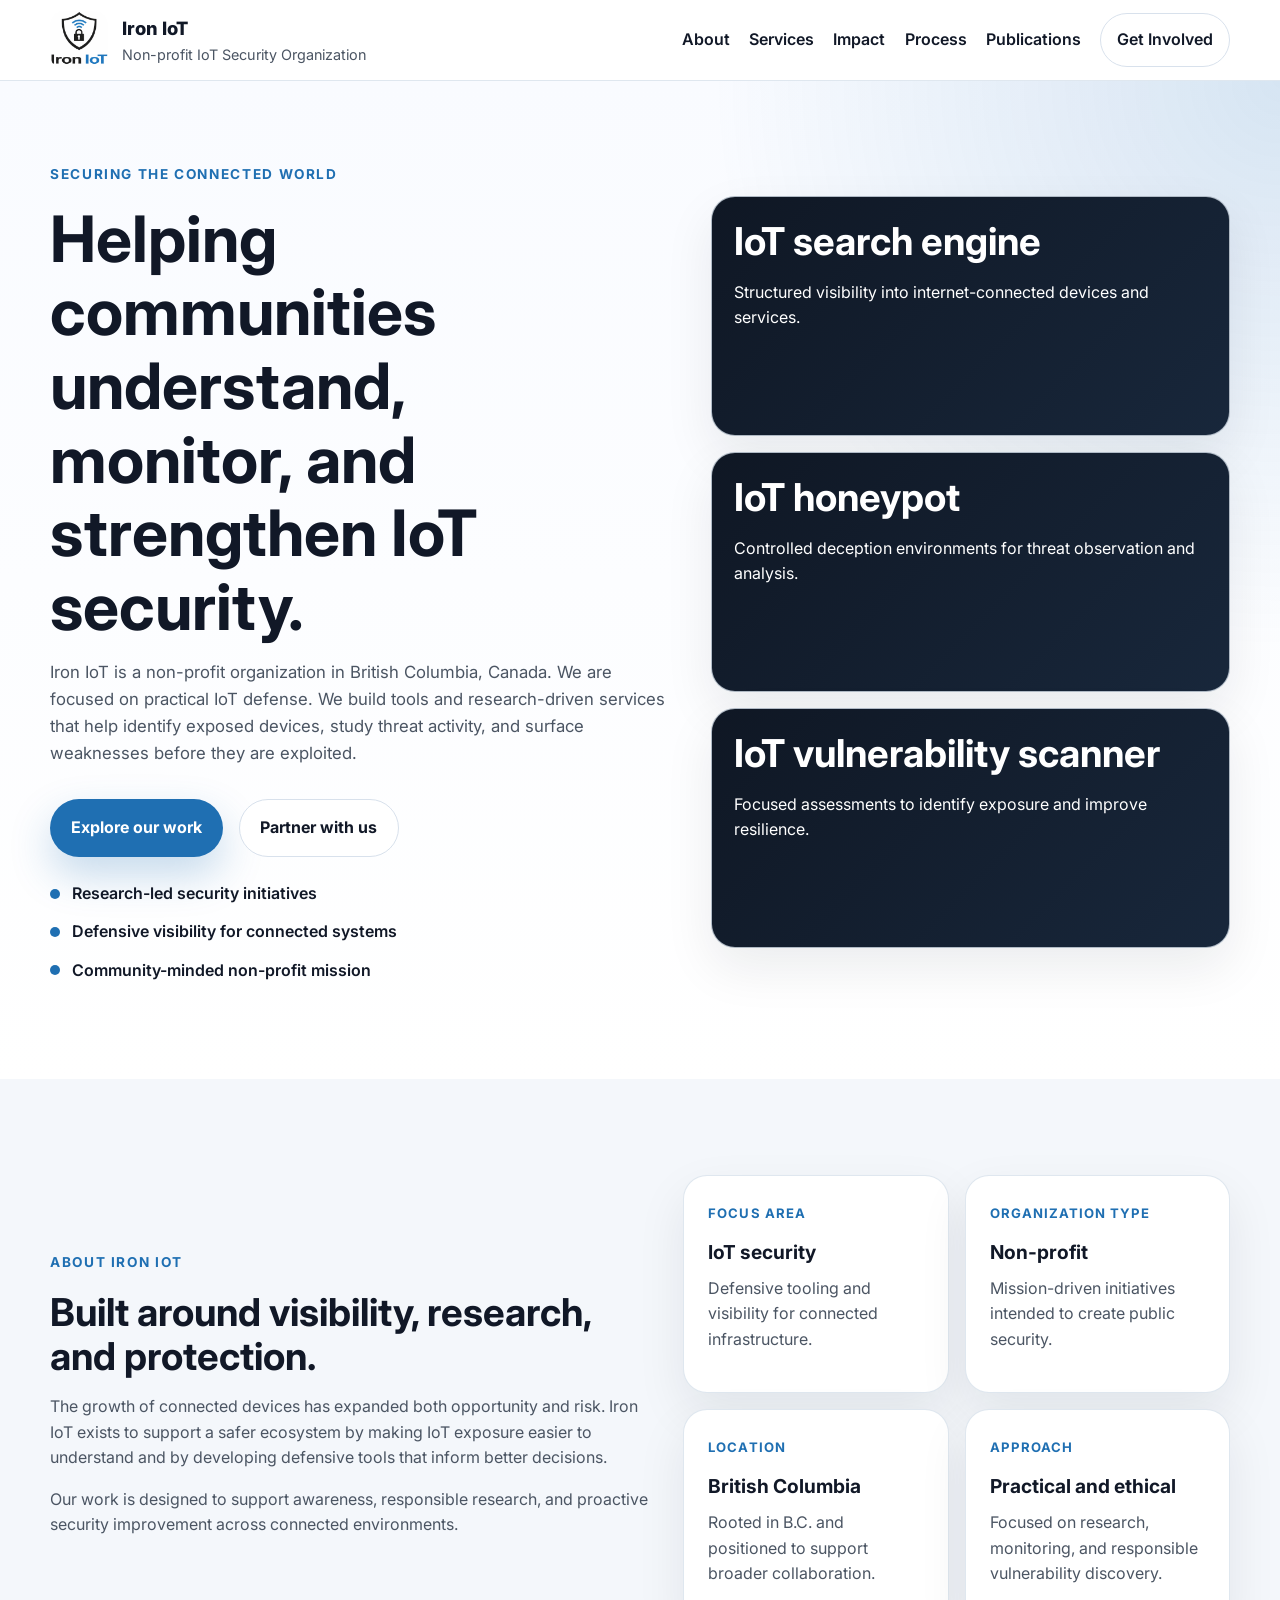
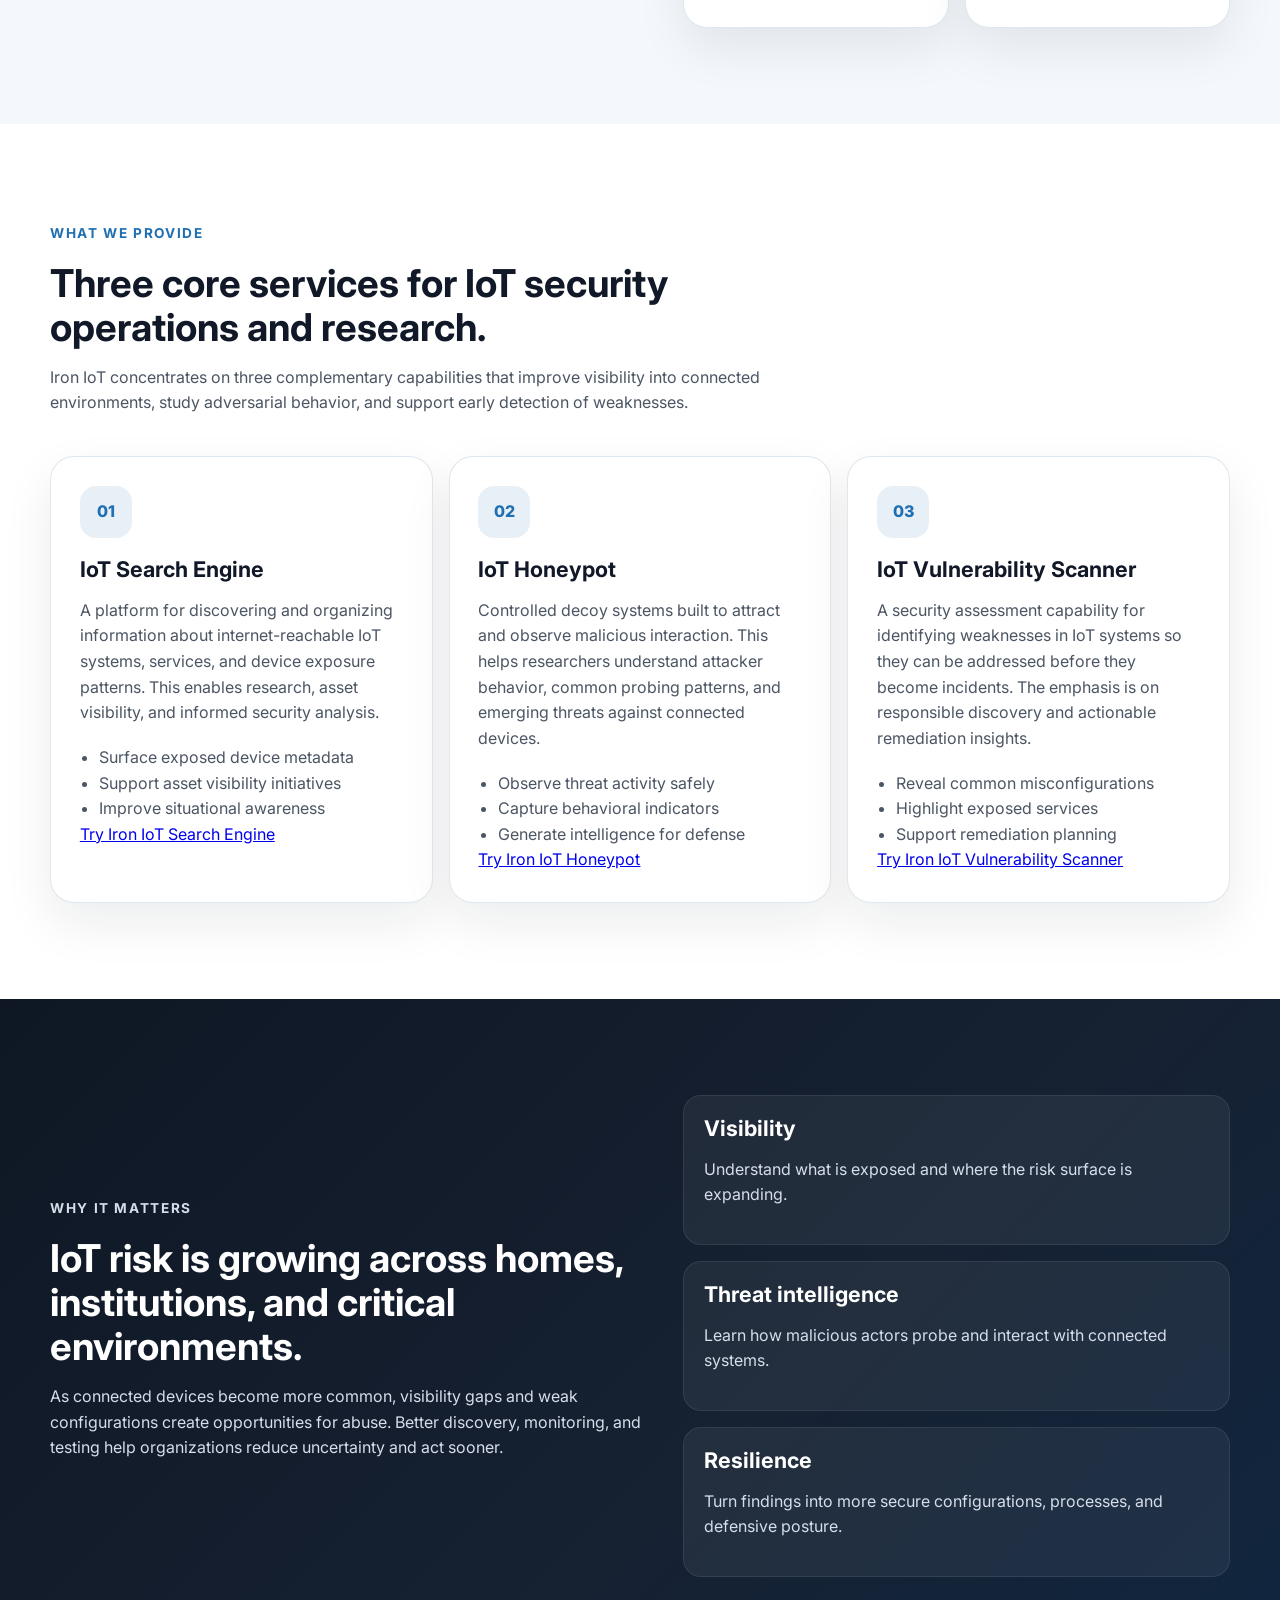
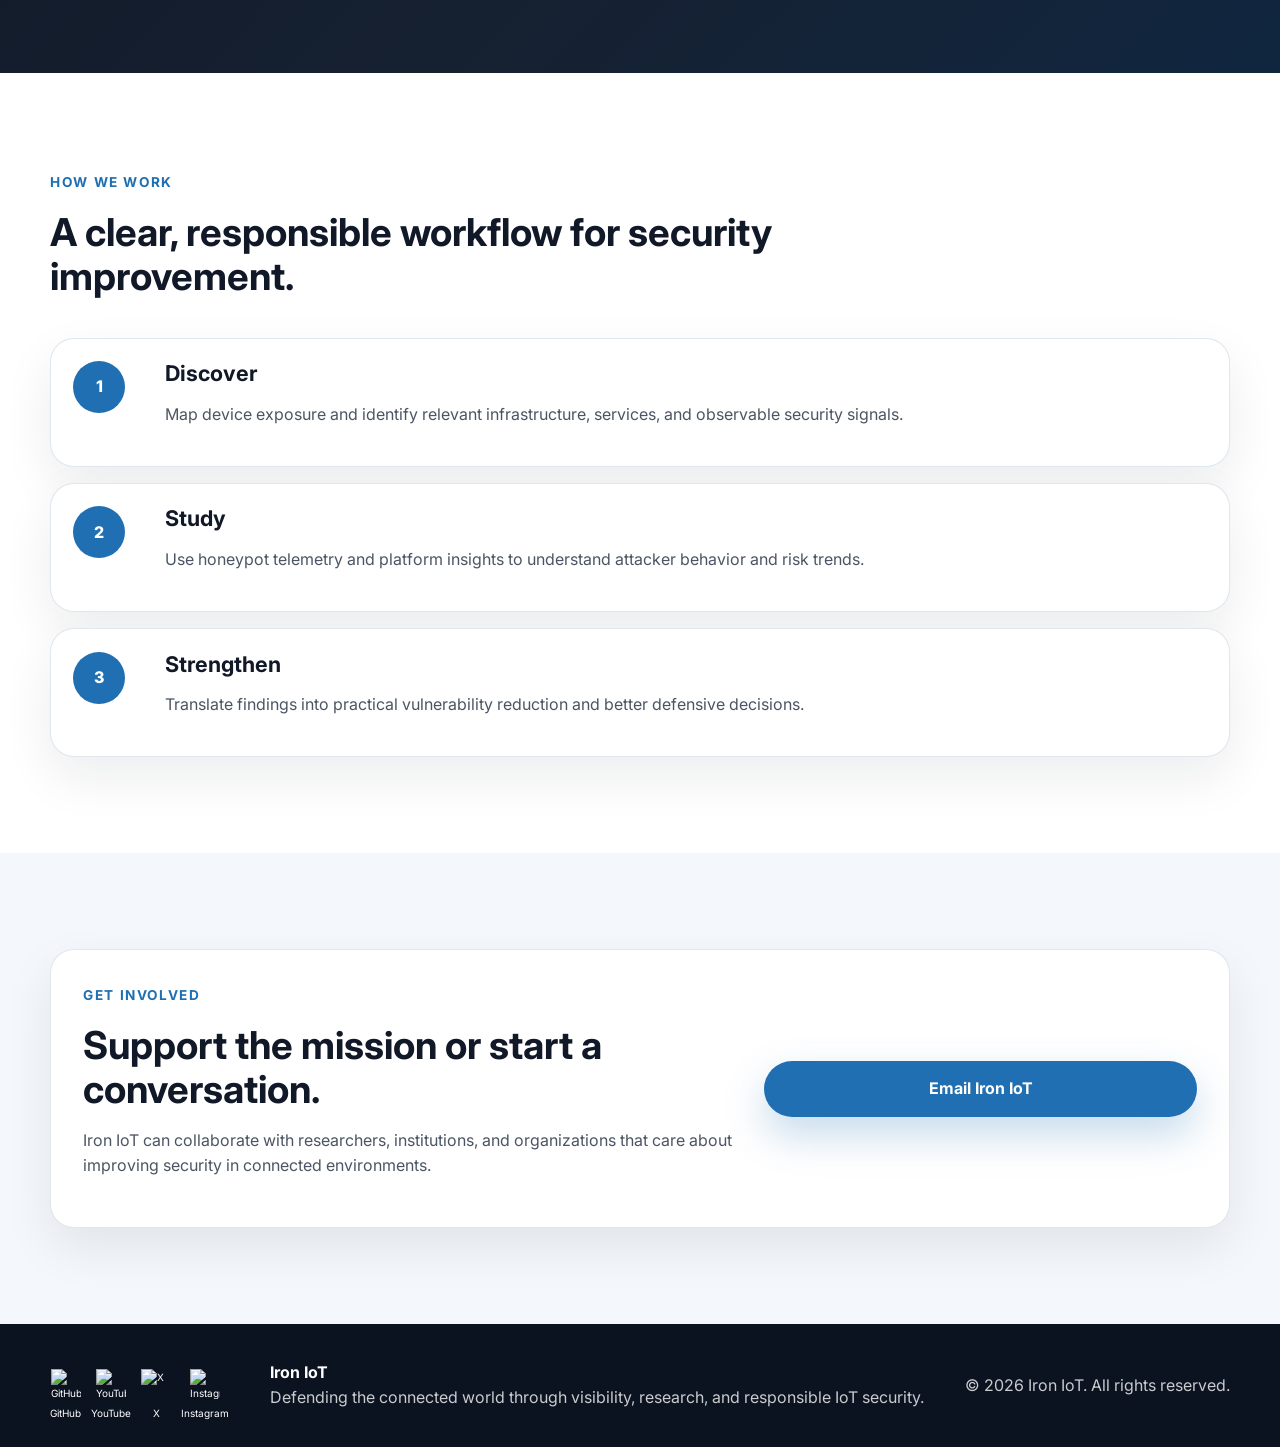
==== commit ed7dbdea: "added publications page" ====
--- a/index.html
+++ b/index.html
@@ -6,7 +6,7 @@
   <meta name="description" content="Iron IoT is a British Columbian non-profit focused on IoT security through an IoT search engine, IoT honeypot, and IoT vulnerability scanner.">
   <meta name="theme-color" content="#1f6fb2">
   <title>Iron IoT</title>
-  <link rel="icon" type="image/png" href="assets/logo.png">
+  <link rel="icon" type="image/png" href="https://ironiot.github.io/assets/logo.png">
   <link rel="preconnect" href="https://fonts.googleapis.com">
   <link rel="preconnect" href="https://fonts.gstatic.com" crossorigin>
   <link href="https://fonts.googleapis.com/css2?family=Inter:wght@400;500;600;700;800&display=swap" rel="stylesheet">
@@ -21,7 +21,7 @@
     "logo": "https://ironiot.github.io/assets/logo.png"
   }
   </script>
-  <meta property="og:image" content="https://ironiot.ca/assets/logo.png">
+  <meta property="og:image" content="https://ironiot.github.io/assets/logo.png">
 </head>
 <body>
   <a class="skip-link" href="#main">Skip to content</a>
@@ -29,7 +29,7 @@
   <header class="site-header" id="top">
     <div class="container header-inner">
       <a class="brand" href="https://ironiot.ca" aria-label="Iron IoT home">
-        <img src="assets/logo.png" alt="Iron IoT logo">
+        <img src="https://ironiot.github.io/assets/logo.png" alt="Iron IoT logo">
         <div class="brand-text">
           <span class="brand-name">Iron IoT</span>
           <span class="brand-tag">Non-profit IoT Security Organization</span>
@@ -47,6 +47,7 @@
         <a href="#services">Services</a>
         <a href="#impact">Impact</a>
         <a href="#process">Process</a>
+        <a href="https://ironiot.github.io/publications.html">Publications</a>
         <a href="#contact" class="nav-cta">Get Involved</a>
       </nav>
     </div>
@@ -262,7 +263,7 @@
         </div>
 
         <div class="cta-actions">
-          <a class="button button-primary" href="mailto:your-email@example.com?subject=Iron%20IoT%20Inquiry">Email Iron IoT</a>
+          <a class="button button-primary" href="mailto:admin@ironiot.ca?subject=Iron%20IoT%20Inquiry">Email Iron IoT</a>
         </div>
       </div>
     </section>
